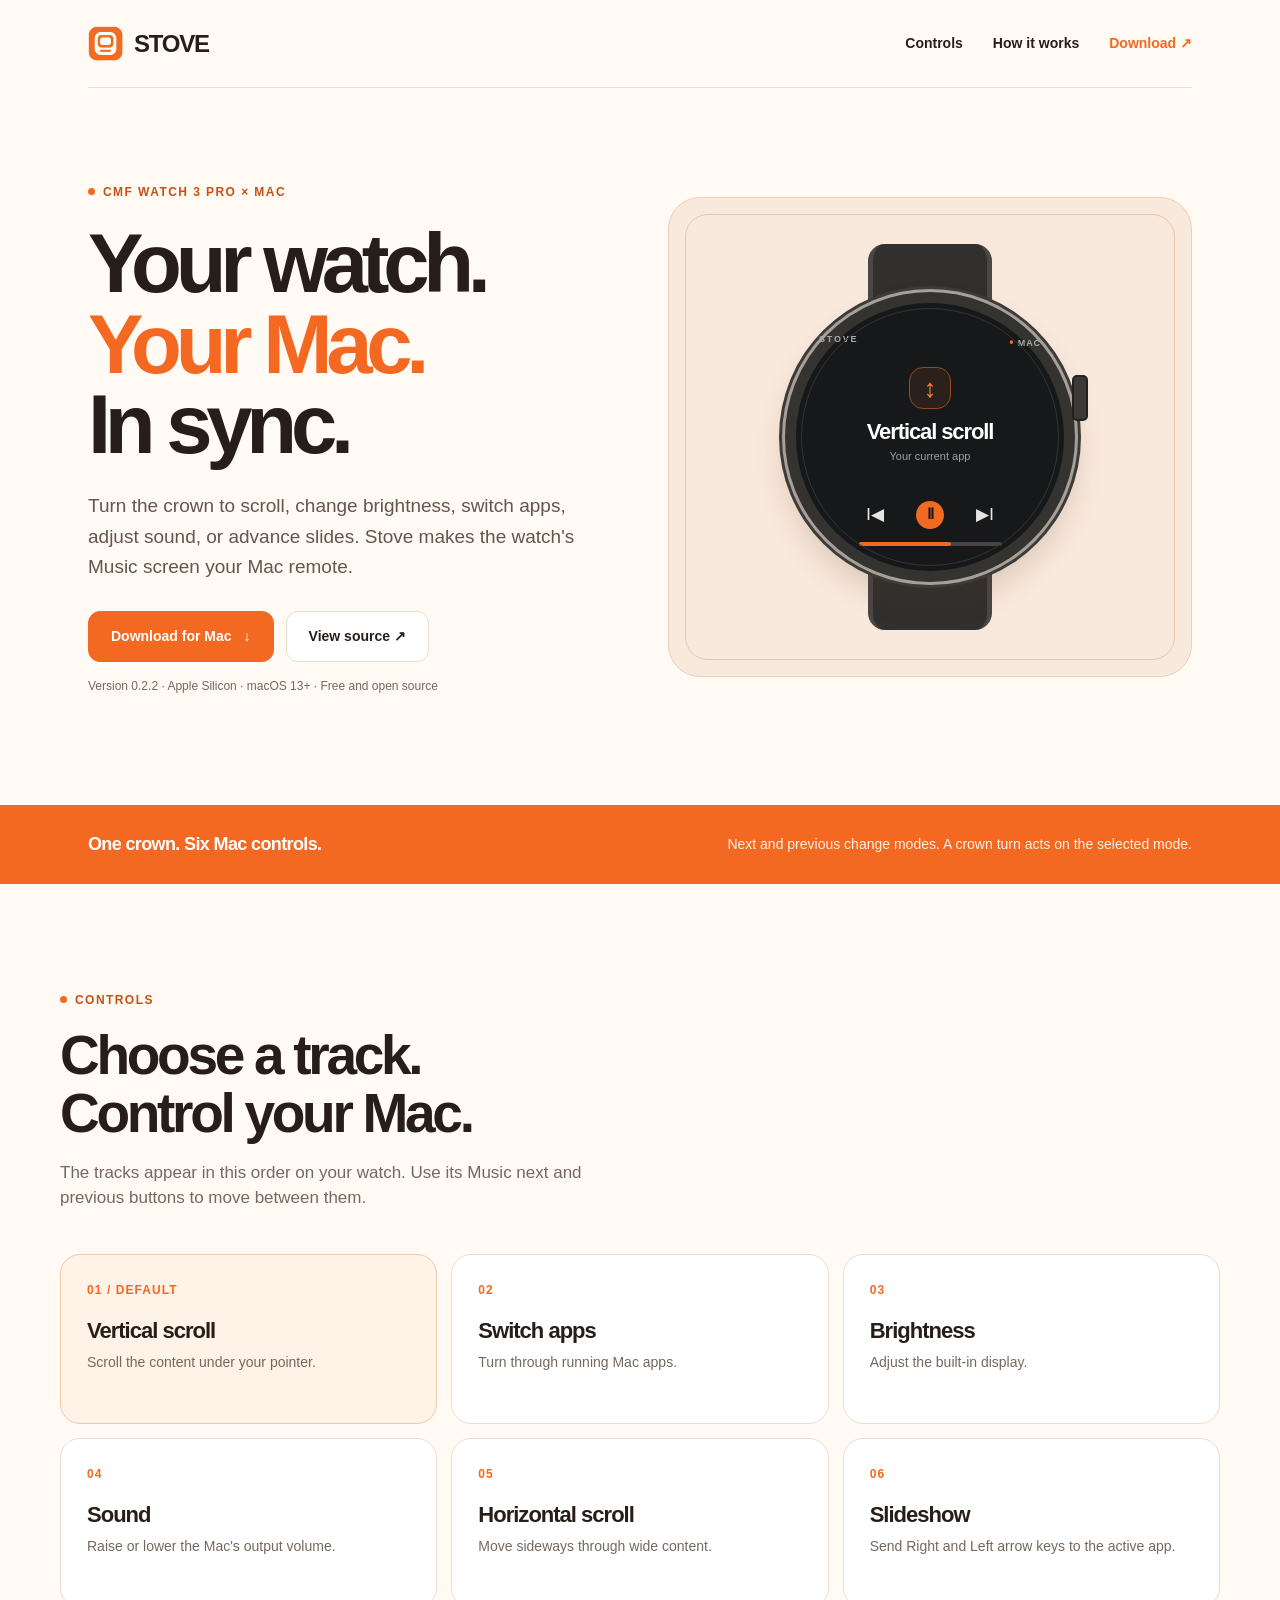
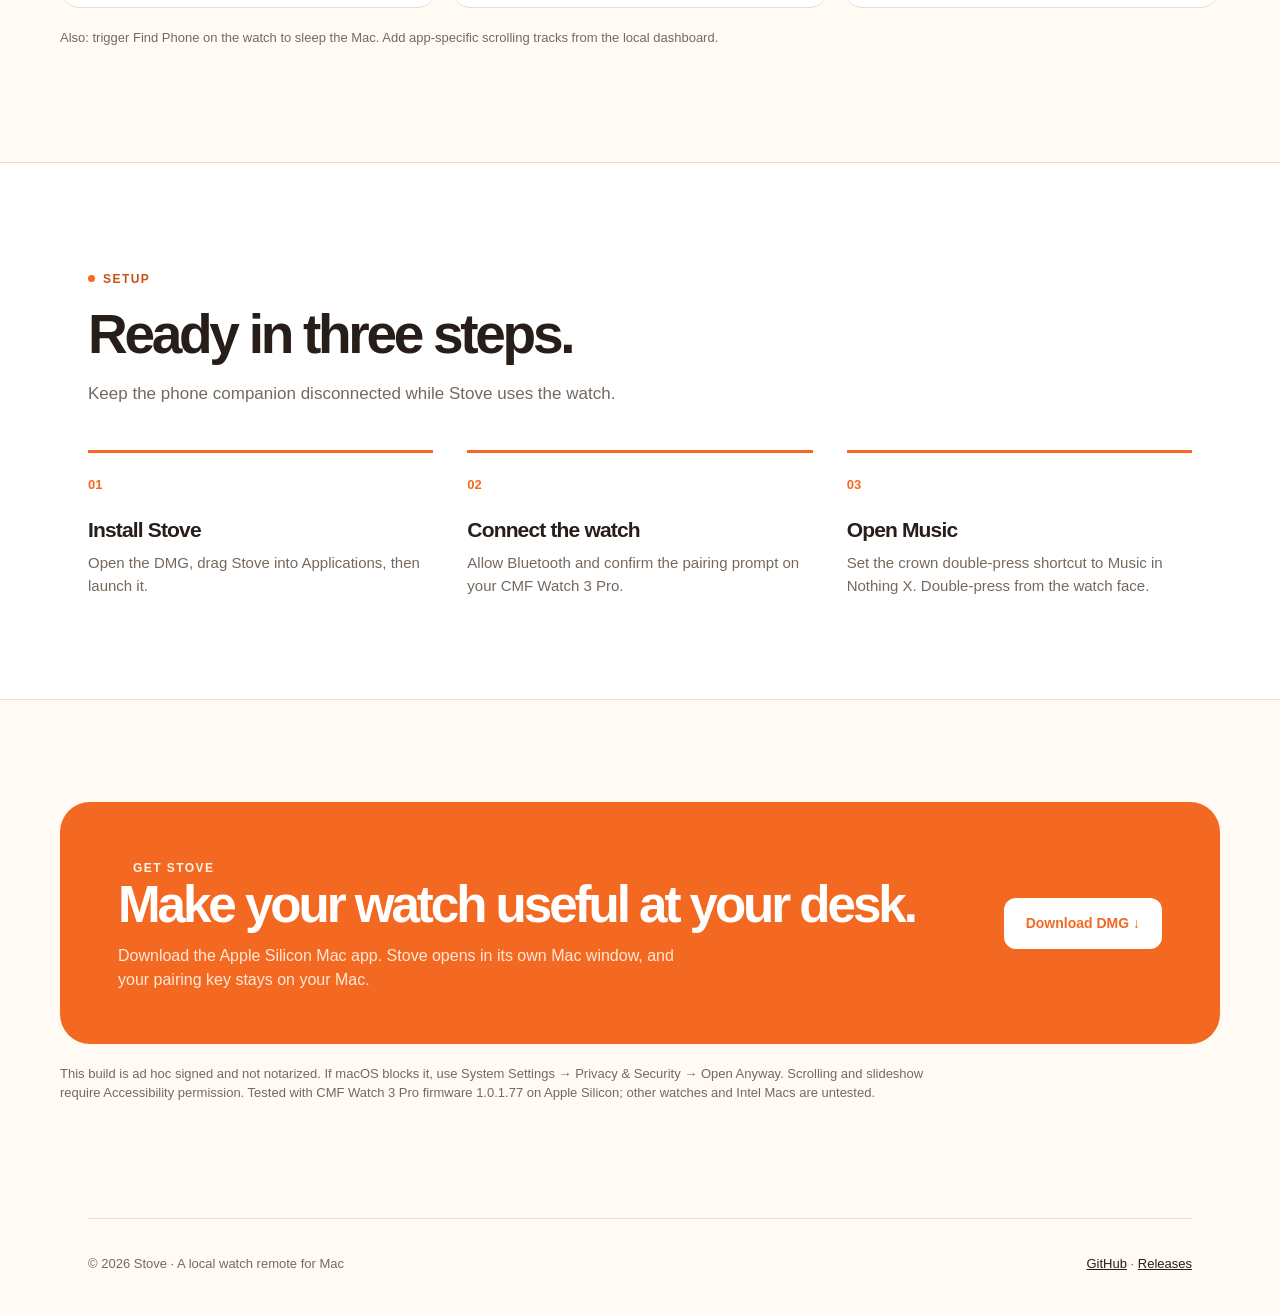
==== docs/index.html @ fcaa2535 "Host Stove download page from GitHub Pages" ====
<!doctype html>
<html lang="en">
<head>
  <meta charset="utf-8">
  <meta name="viewport" content="width=device-width, initial-scale=1">
  <meta name="theme-color" content="#f46922">
  <meta name="description" content="Stove turns your CMF Watch 3 Pro into a Mac remote for scrolling, switching apps, brightness, sound, and slides.">
  <title>Stove — Your watch controls your Mac</title>
  <link rel="icon" href="stove-icon.png">
  <style>
    :root{--orange:#f46922;--ink:#271e19;--cream:#fffaf4;--line:#eddccf;--muted:#75695f;--white:#fff;}
    *{box-sizing:border-box}html{scroll-behavior:smooth}body{margin:0;background:var(--cream);color:var(--ink);font:16px/1.5 -apple-system,BlinkMacSystemFont,"Segoe UI",sans-serif}a{color:inherit}button,a{touch-action:manipulation}
    .wrap{max-width:1160px;margin:auto;padding:0 28px}.nav{display:flex;justify-content:space-between;align-items:center;height:88px;border-bottom:1px solid var(--line)}.logo{display:flex;align-items:center;gap:11px;font-weight:850;letter-spacing:-.05em;font-size:24px;text-decoration:none}.logo img{width:35px;height:35px;border-radius:9px}.navlinks{display:flex;align-items:center;gap:30px}.navlinks a{text-decoration:none;font-size:14px;font-weight:650}.navlinks .nav-download{color:var(--orange)}
    .hero{display:grid;grid-template-columns:1fr 1fr;gap:56px;align-items:center;padding-top:90px;padding-bottom:110px}.eyebrow{display:inline-flex;align-items:center;gap:8px;color:#c65116;font-size:12px;font-weight:850;letter-spacing:.12em;text-transform:uppercase}.eyebrow:before{content:"";display:block;width:7px;height:7px;background:var(--orange);border-radius:50%}h1{font-size:clamp(56px,6.5vw,96px);line-height:.97;letter-spacing:-.075em;margin:22px 0 25px;max-width:630px}h1 em{font-style:normal;color:var(--orange)}.intro{max-width:510px;color:#62564d;font-size:19px;line-height:1.6;margin:0 0 29px}.actions{display:flex;gap:12px;align-items:center;flex-wrap:wrap}.button{display:inline-flex;align-items:center;justify-content:center;gap:12px;min-height:51px;padding:0 22px;border-radius:12px;font-weight:750;font-size:14px;text-decoration:none;border:1px solid var(--line);background:var(--white)}.button.primary{background:var(--orange);color:white;border-color:var(--orange)}.button:hover{transform:translateY(-2px);box-shadow:0 8px 20px #c9601926}.meta{font-size:12px;color:var(--muted);margin-top:15px}
    .demo{position:relative;min-height:480px;border-radius:32px;background:#f9e9dc;border:1px solid #edcfb8;padding:30px;display:grid;place-items:center;overflow:hidden}.demo:before{content:"";position:absolute;inset:16px;border:1px solid #e8c5ab;border-radius:23px}.site-watch-stage{width:320px;height:350px;display:grid;place-items:center;position:relative;isolation:isolate}.site-watch-strap{width:124px;height:72px;position:absolute;left:98px;z-index:-1;background:#31302e;border-left:5px solid #4a4844;border-right:5px solid #4a4844}.site-watch-strap.top{top:-18px;border-radius:17px 17px 2px 2px}.site-watch-strap.bottom{bottom:-18px;border-radius:2px 2px 17px 17px}.site-watch{width:290px;height:290px;border-radius:50%;border:11px solid #343330;box-shadow:0 0 0 3px #a7a09a,0 0 0 6px #3d3b38,0 17px 30px #55301930;background:#171819;color:#fff;display:flex;flex-direction:column;align-items:center;text-align:center;padding:30px 23px 25px;position:relative}.site-watch:before{content:"";position:absolute;inset:5px;border:1px solid #333536;border-radius:50%}.site-watch:after{content:"";width:12px;height:42px;border-radius:5px;background:#3a3935;border:2px solid #222321;position:absolute;right:-24px;top:72px}.site-watch-top{width:100%;display:flex;justify-content:space-between;color:#a9aaa8;font-size:9px;letter-spacing:.2em;font-weight:800}.site-watch-top span{letter-spacing:.1em}.site-watch-top b{color:#f26a21;font-size:12px}.site-watch-icon{width:42px;height:42px;border:1px solid #97491f;background:#2b211c;color:#ff803e;border-radius:14px;display:grid;place-items:center;margin-top:16px;font-size:26px;line-height:1}.site-watch-title{font-size:22px;line-height:1.06;letter-spacing:-.05em;font-weight:760;margin-top:11px}.site-watch-artist{color:#9fa09f;font-size:11px;margin-top:5px}.site-watch-controls{width:128px;display:flex;justify-content:space-between;align-items:center;font-size:17px;margin-top:auto;color:#e6e5e3}.site-watch-controls b{width:28px;height:28px;display:grid;place-items:center;border-radius:50%;background:#f26a21;color:#171819;font-size:15px}.site-watch-bar{width:143px;height:4px;border-radius:8px;background:#484443;margin-top:13px}.site-watch-bar:before{content:"";display:block;width:65%;height:100%;background:#f26a21;border-radius:inherit}.demo-label{position:absolute;bottom:25px;left:31px;color:#955132;font-size:12px;font-weight:750;letter-spacing:.08em;text-transform:uppercase}
    .stripe{background:var(--orange);color:#fff}.stripe .wrap{display:flex;align-items:center;justify-content:space-between;gap:25px;padding-top:26px;padding-bottom:26px}.stripe strong{font-size:18px;letter-spacing:-.035em}.stripe span{font-size:14px;color:#fff1e7}
    .section{padding:102px 0}.section h2{font-size:clamp(38px,4.3vw,62px);letter-spacing:-.06em;line-height:1.04;margin:17px 0 18px}.section .sub{font-size:17px;max-width:570px;color:var(--muted);margin:0 0 43px}.modes{display:grid;grid-template-columns:repeat(3,1fr);gap:14px}.mode{background:#fff;border:1px solid var(--line);border-radius:20px;padding:26px;min-height:170px}.mode .number{font-size:12px;color:var(--orange);font-weight:800;letter-spacing:.09em}.mode h3{font-size:22px;line-height:1.1;letter-spacing:-.045em;margin:20px 0 9px}.mode p{font-size:14px;color:var(--muted);margin:0}.mode:nth-child(1){background:#fff2e7;border-color:#f2c9a9}
    .how{background:#fff;border-top:1px solid var(--line);border-bottom:1px solid var(--line)}.steps{display:grid;grid-template-columns:repeat(3,1fr);gap:34px}.step{padding-top:19px;border-top:3px solid var(--orange)}.step .num{font-size:13px;color:var(--orange);font-weight:800}.step h3{font-size:21px;letter-spacing:-.04em;margin:18px 0 7px}.step p{color:var(--muted);font-size:15px;margin:0}.download{display:flex;justify-content:space-between;align-items:center;gap:40px;background:var(--orange);color:white;border-radius:30px;padding:52px 58px}.download h2{margin:0 0 12px;font-size:clamp(35px,4vw,54px)}.download p{max-width:580px;margin:0;color:#ffe8d8}.download .button{flex-shrink:0;color:var(--orange);border:0}.download .button:hover{box-shadow:0 8px 20px #92330850}.note{margin-top:20px;color:var(--muted);font-size:13px;max-width:900px}.footer{padding:35px 0 42px;border-top:1px solid var(--line);display:flex;justify-content:space-between;color:var(--muted);font-size:13px}.footer a{color:var(--ink)}
    @media(max-width:850px){.hero{grid-template-columns:1fr;gap:42px;padding-top:50px}.hero .demo{order:-1}.demo{min-height:400px}.modes,.steps{grid-template-columns:repeat(2,1fr)}.download{display:block}.download .button{margin-top:28px}.stripe .wrap{display:block}.stripe span{display:block;margin-top:5px}}
    @media(max-width:560px){.wrap{padding:0 20px}.nav{height:72px}.navlinks{gap:15px}.navlinks a:not(.nav-download){display:none}.hero{padding-top:56px;padding-bottom:68px}.intro{font-size:17px}.demo{min-height:370px}.site-watch-stage{transform:scale(.87)}.section{padding:72px 0}.modes,.steps{grid-template-columns:1fr}.mode{min-height:142px}.download{padding:34px 27px}.footer{display:block}.footer a{display:block;margin-top:8px}}
  </style>
</head>
<body>
  <div class="wrap"><nav class="nav" aria-label="Main navigation"><a class="logo" href="#top"><img src="stove-icon.png" alt="">STOVE</a><div class="navlinks"><a href="#controls">Controls</a><a href="#setup">How it works</a><a class="nav-download" href="#download">Download ↗</a></div></nav></div>
  <main id="top">
    <section class="wrap hero"><div><span class="eyebrow">CMF Watch 3 Pro × Mac</span><h1>Your watch.<br><em>Your Mac.</em><br>In sync.</h1><p class="intro">Turn the crown to scroll, change brightness, switch apps, adjust sound, or advance slides. Stove makes the watch's Music screen your Mac remote.</p><div class="actions"><a class="button primary" href="https://github.com/yaswanth-142004/stove/releases/download/v0.2.2/Stove-0.2.2-macos-arm64.dmg">Download for Mac <span aria-hidden="true">↓</span></a><a class="button" href="https://github.com/yaswanth-142004/stove">View source ↗</a></div><div class="meta">Version 0.2.2 · Apple Silicon · macOS 13+ · Free and open source</div></div><div class="demo" aria-label="Illustration of the Stove watch music card"><div class="site-watch-stage"><div class="site-watch-strap top"></div><div class="site-watch"><div class="site-watch-top">STOVE <span><b>•</b> MAC</span></div><div class="site-watch-icon">↕</div><div class="site-watch-title">Vertical scroll</div><div class="site-watch-artist">Your current app</div><div class="site-watch-controls"><span>Ⅰ◀</span><b>Ⅱ</b><span>▶Ⅰ</span></div><div class="site-watch-bar"></div></div><div class="site-watch-strap bottom"></div></div></div></section>
    <div class="stripe"><div class="wrap"><strong>One crown. Six Mac controls.</strong><span>Next and previous change modes. A crown turn acts on the selected mode.</span></div></div>
    <section id="controls" class="wrap section"><span class="eyebrow">Controls</span><h2>Choose a track.<br>Control your Mac.</h2><p class="sub">The tracks appear in this order on your watch. Use its Music next and previous buttons to move between them.</p><div class="modes"><article class="mode"><div class="number">01 / DEFAULT</div><h3>Vertical scroll</h3><p>Scroll the content under your pointer.</p></article><article class="mode"><div class="number">02</div><h3>Switch apps</h3><p>Turn through running Mac apps.</p></article><article class="mode"><div class="number">03</div><h3>Brightness</h3><p>Adjust the built-in display.</p></article><article class="mode"><div class="number">04</div><h3>Sound</h3><p>Raise or lower the Mac's output volume.</p></article><article class="mode"><div class="number">05</div><h3>Horizontal scroll</h3><p>Move sideways through wide content.</p></article><article class="mode"><div class="number">06</div><h3>Slideshow</h3><p>Send Right and Left arrow keys to the active app.</p></article></div><p class="note">Also: trigger Find Phone on the watch to sleep the Mac. Add app-specific scrolling tracks from the local dashboard.</p></section>
    <section id="setup" class="how section"><div class="wrap"><span class="eyebrow">Setup</span><h2>Ready in three steps.</h2><p class="sub">Keep the phone companion disconnected while Stove uses the watch.</p><div class="steps"><div class="step"><span class="num">01</span><h3>Install Stove</h3><p>Open the DMG, drag Stove into Applications, then launch it.</p></div><div class="step"><span class="num">02</span><h3>Connect the watch</h3><p>Allow Bluetooth and confirm the pairing prompt on your CMF Watch 3 Pro.</p></div><div class="step"><span class="num">03</span><h3>Open Music</h3><p>Set the crown double-press shortcut to Music in Nothing X. Double-press from the watch face.</p></div></div></div></section>
    <section id="download" class="wrap section"><div class="download"><div><span class="eyebrow" style="color:#fff2e8">Get Stove</span><h2>Make your watch useful at your desk.</h2><p>Download the Apple Silicon Mac app. Stove opens in its own Mac window, and your pairing key stays on your Mac.</p></div><a class="button" href="https://github.com/yaswanth-142004/stove/releases/download/v0.2.2/Stove-0.2.2-macos-arm64.dmg">Download DMG ↓</a></div><p class="note">This build is ad hoc signed and not notarized. If macOS blocks it, use System Settings → Privacy & Security → Open Anyway. Scrolling and slideshow require Accessibility permission. Tested with CMF Watch 3 Pro firmware 1.0.1.77 on Apple Silicon; other watches and Intel Macs are untested.</p></section>
  </main>
  <div class="wrap"><footer class="footer"><span>© 2026 Stove · A local watch remote for Mac</span><span><a href="https://github.com/yaswanth-142004/stove">GitHub</a> · <a href="https://github.com/yaswanth-142004/stove/releases">Releases</a></span></footer></div>
</body>
</html>
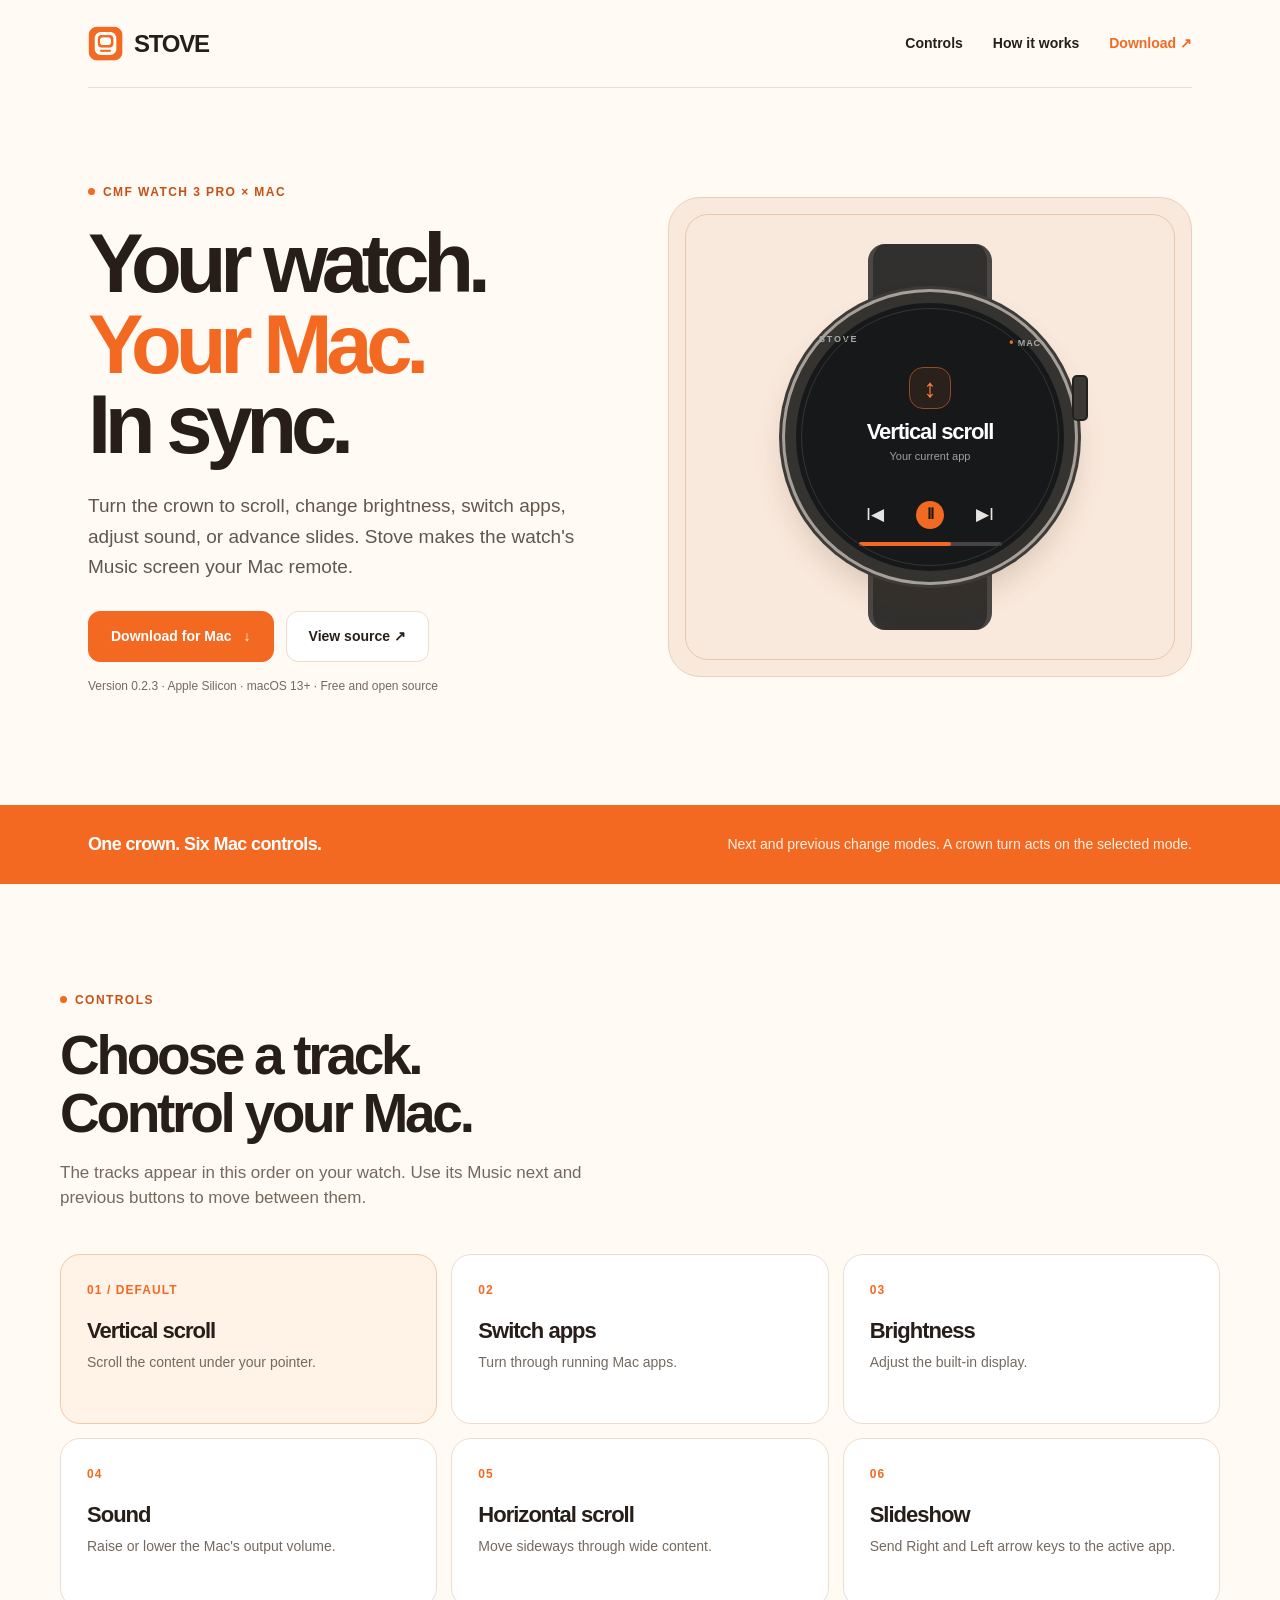
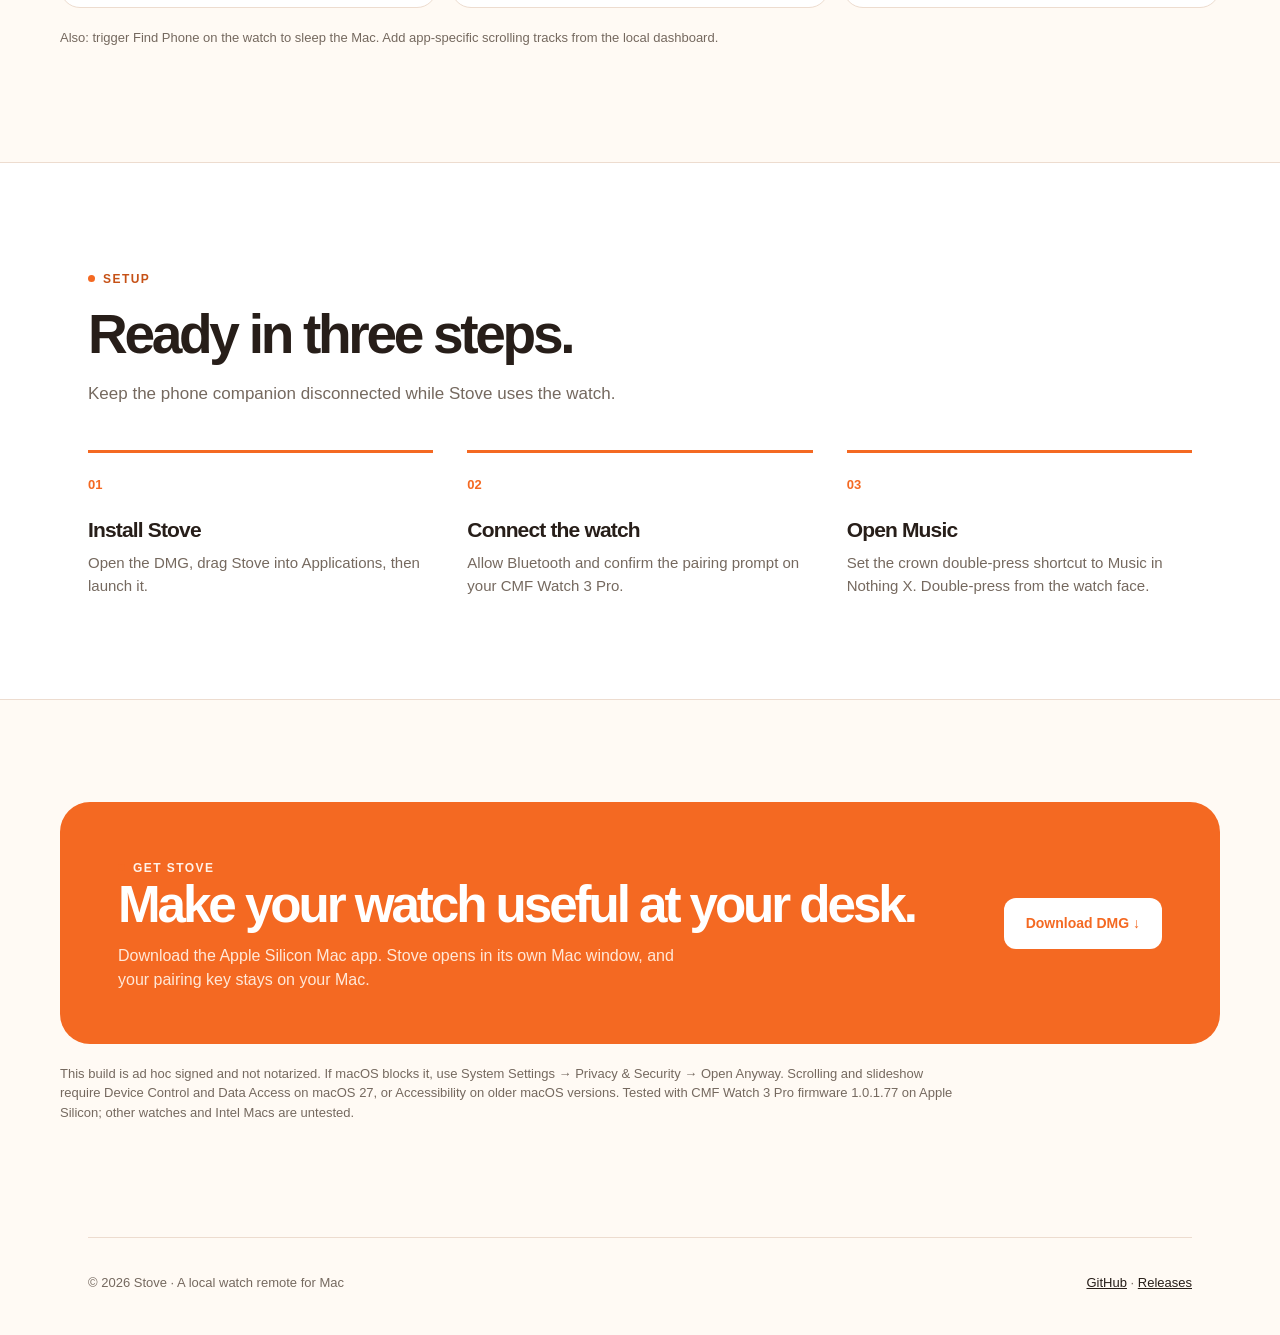
==== commit 05dbf17a: "Explain macOS 27 permission and link Stove 0.2.3" ====
--- a/docs/index.html
+++ b/docs/index.html
@@ -23,11 +23,11 @@
 <body>
   <div class="wrap"><nav class="nav" aria-label="Main navigation"><a class="logo" href="#top"><img src="stove-icon.png" alt="">STOVE</a><div class="navlinks"><a href="#controls">Controls</a><a href="#setup">How it works</a><a class="nav-download" href="#download">Download ↗</a></div></nav></div>
   <main id="top">
-    <section class="wrap hero"><div><span class="eyebrow">CMF Watch 3 Pro × Mac</span><h1>Your watch.<br><em>Your Mac.</em><br>In sync.</h1><p class="intro">Turn the crown to scroll, change brightness, switch apps, adjust sound, or advance slides. Stove makes the watch's Music screen your Mac remote.</p><div class="actions"><a class="button primary" href="https://github.com/yaswanth-142004/stove/releases/download/v0.2.2/Stove-0.2.2-macos-arm64.dmg">Download for Mac <span aria-hidden="true">↓</span></a><a class="button" href="https://github.com/yaswanth-142004/stove">View source ↗</a></div><div class="meta">Version 0.2.2 · Apple Silicon · macOS 13+ · Free and open source</div></div><div class="demo" aria-label="Illustration of the Stove watch music card"><div class="site-watch-stage"><div class="site-watch-strap top"></div><div class="site-watch"><div class="site-watch-top">STOVE <span><b>•</b> MAC</span></div><div class="site-watch-icon">↕</div><div class="site-watch-title">Vertical scroll</div><div class="site-watch-artist">Your current app</div><div class="site-watch-controls"><span>Ⅰ◀</span><b>Ⅱ</b><span>▶Ⅰ</span></div><div class="site-watch-bar"></div></div><div class="site-watch-strap bottom"></div></div></div></section>
+    <section class="wrap hero"><div><span class="eyebrow">CMF Watch 3 Pro × Mac</span><h1>Your watch.<br><em>Your Mac.</em><br>In sync.</h1><p class="intro">Turn the crown to scroll, change brightness, switch apps, adjust sound, or advance slides. Stove makes the watch's Music screen your Mac remote.</p><div class="actions"><a class="button primary" href="https://github.com/yaswanth-142004/stove/releases/download/v0.2.3/Stove-0.2.3-macos-arm64.dmg">Download for Mac <span aria-hidden="true">↓</span></a><a class="button" href="https://github.com/yaswanth-142004/stove">View source ↗</a></div><div class="meta">Version 0.2.3 · Apple Silicon · macOS 13+ · Free and open source</div></div><div class="demo" aria-label="Illustration of the Stove watch music card"><div class="site-watch-stage"><div class="site-watch-strap top"></div><div class="site-watch"><div class="site-watch-top">STOVE <span><b>•</b> MAC</span></div><div class="site-watch-icon">↕</div><div class="site-watch-title">Vertical scroll</div><div class="site-watch-artist">Your current app</div><div class="site-watch-controls"><span>Ⅰ◀</span><b>Ⅱ</b><span>▶Ⅰ</span></div><div class="site-watch-bar"></div></div><div class="site-watch-strap bottom"></div></div></div></section>
     <div class="stripe"><div class="wrap"><strong>One crown. Six Mac controls.</strong><span>Next and previous change modes. A crown turn acts on the selected mode.</span></div></div>
     <section id="controls" class="wrap section"><span class="eyebrow">Controls</span><h2>Choose a track.<br>Control your Mac.</h2><p class="sub">The tracks appear in this order on your watch. Use its Music next and previous buttons to move between them.</p><div class="modes"><article class="mode"><div class="number">01 / DEFAULT</div><h3>Vertical scroll</h3><p>Scroll the content under your pointer.</p></article><article class="mode"><div class="number">02</div><h3>Switch apps</h3><p>Turn through running Mac apps.</p></article><article class="mode"><div class="number">03</div><h3>Brightness</h3><p>Adjust the built-in display.</p></article><article class="mode"><div class="number">04</div><h3>Sound</h3><p>Raise or lower the Mac's output volume.</p></article><article class="mode"><div class="number">05</div><h3>Horizontal scroll</h3><p>Move sideways through wide content.</p></article><article class="mode"><div class="number">06</div><h3>Slideshow</h3><p>Send Right and Left arrow keys to the active app.</p></article></div><p class="note">Also: trigger Find Phone on the watch to sleep the Mac. Add app-specific scrolling tracks from the local dashboard.</p></section>
     <section id="setup" class="how section"><div class="wrap"><span class="eyebrow">Setup</span><h2>Ready in three steps.</h2><p class="sub">Keep the phone companion disconnected while Stove uses the watch.</p><div class="steps"><div class="step"><span class="num">01</span><h3>Install Stove</h3><p>Open the DMG, drag Stove into Applications, then launch it.</p></div><div class="step"><span class="num">02</span><h3>Connect the watch</h3><p>Allow Bluetooth and confirm the pairing prompt on your CMF Watch 3 Pro.</p></div><div class="step"><span class="num">03</span><h3>Open Music</h3><p>Set the crown double-press shortcut to Music in Nothing X. Double-press from the watch face.</p></div></div></div></section>
-    <section id="download" class="wrap section"><div class="download"><div><span class="eyebrow" style="color:#fff2e8">Get Stove</span><h2>Make your watch useful at your desk.</h2><p>Download the Apple Silicon Mac app. Stove opens in its own Mac window, and your pairing key stays on your Mac.</p></div><a class="button" href="https://github.com/yaswanth-142004/stove/releases/download/v0.2.2/Stove-0.2.2-macos-arm64.dmg">Download DMG ↓</a></div><p class="note">This build is ad hoc signed and not notarized. If macOS blocks it, use System Settings → Privacy & Security → Open Anyway. Scrolling and slideshow require Accessibility permission. Tested with CMF Watch 3 Pro firmware 1.0.1.77 on Apple Silicon; other watches and Intel Macs are untested.</p></section>
+    <section id="download" class="wrap section"><div class="download"><div><span class="eyebrow" style="color:#fff2e8">Get Stove</span><h2>Make your watch useful at your desk.</h2><p>Download the Apple Silicon Mac app. Stove opens in its own Mac window, and your pairing key stays on your Mac.</p></div><a class="button" href="https://github.com/yaswanth-142004/stove/releases/download/v0.2.3/Stove-0.2.3-macos-arm64.dmg">Download DMG ↓</a></div><p class="note">This build is ad hoc signed and not notarized. If macOS blocks it, use System Settings → Privacy & Security → Open Anyway. Scrolling and slideshow require Device Control and Data Access on macOS 27, or Accessibility on older macOS versions. Tested with CMF Watch 3 Pro firmware 1.0.1.77 on Apple Silicon; other watches and Intel Macs are untested.</p></section>
   </main>
   <div class="wrap"><footer class="footer"><span>© 2026 Stove · A local watch remote for Mac</span><span><a href="https://github.com/yaswanth-142004/stove">GitHub</a> · <a href="https://github.com/yaswanth-142004/stove/releases">Releases</a></span></footer></div>
 </body>
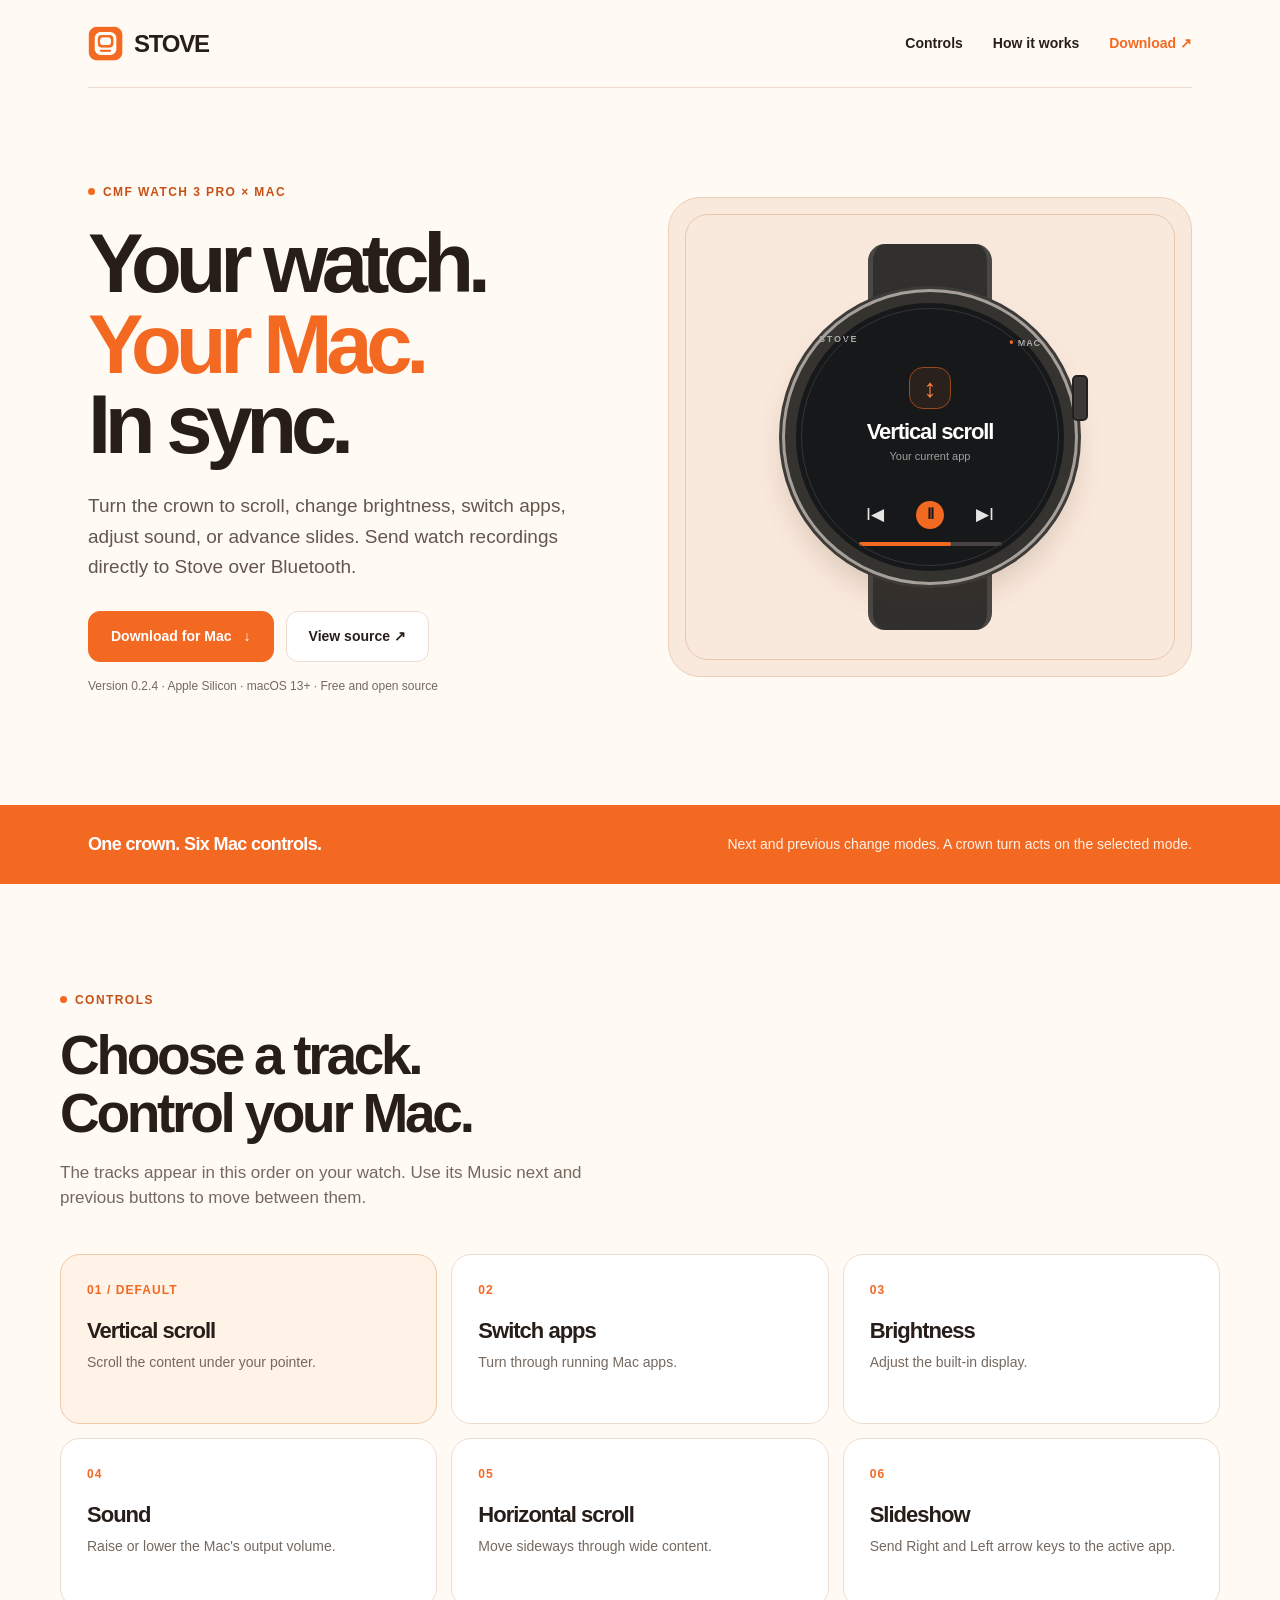
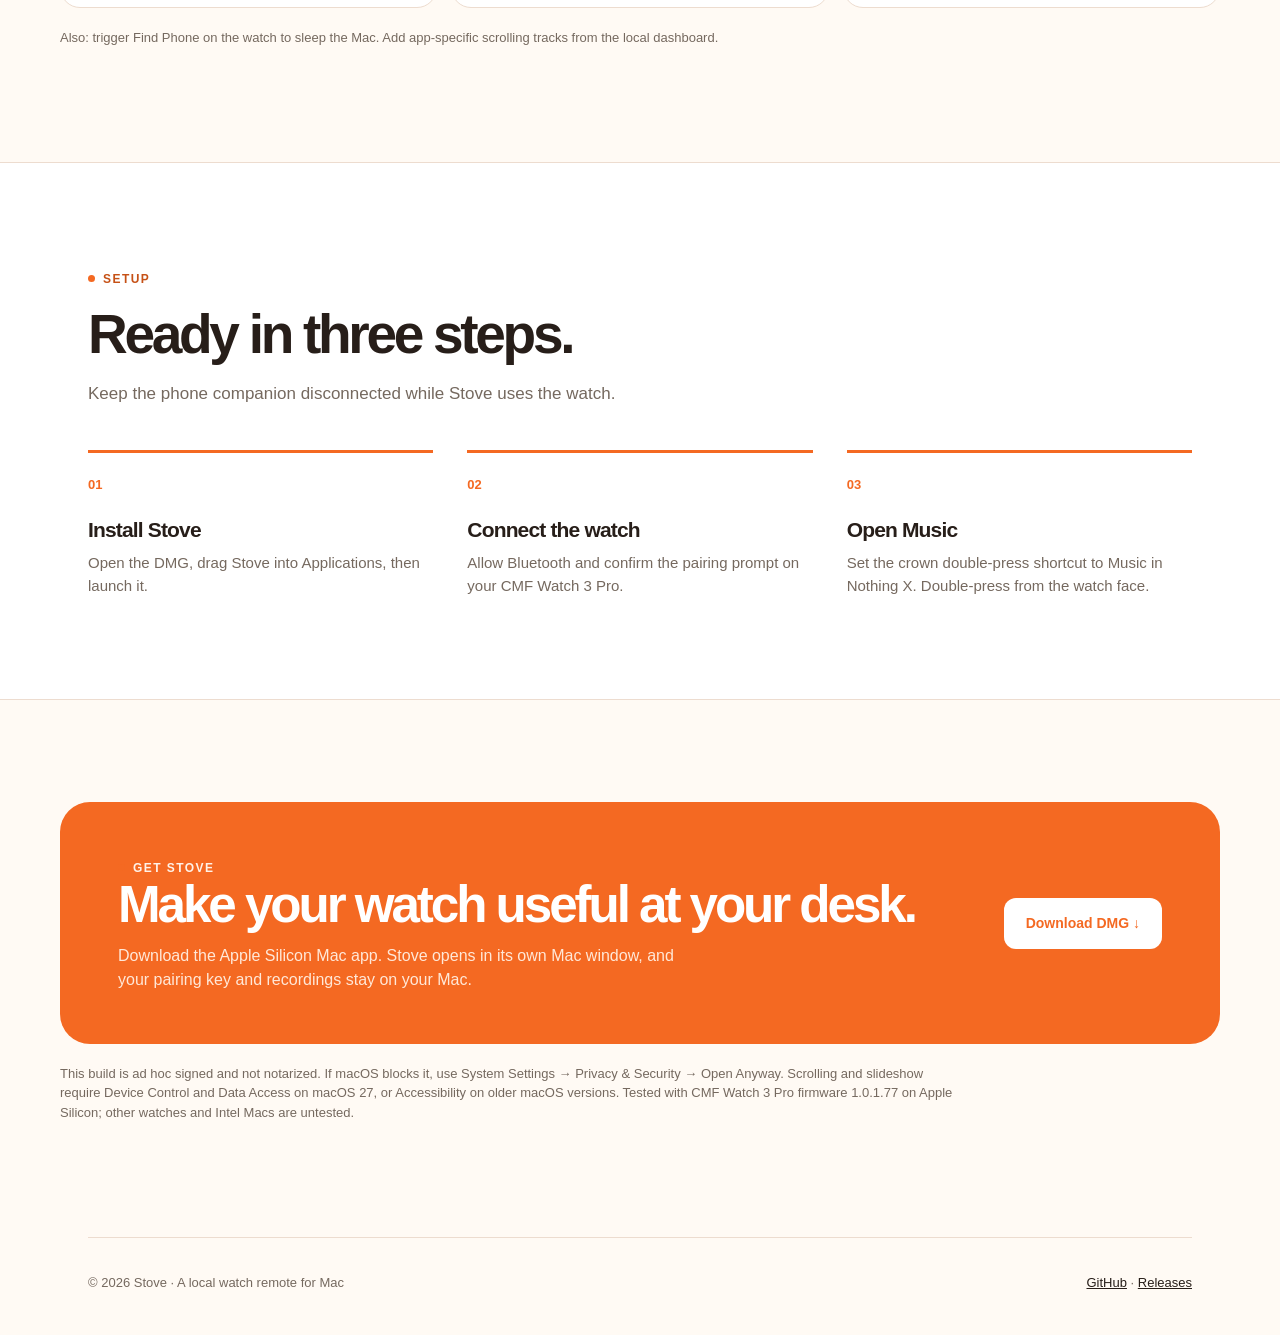
==== commit b8262794: "Package direct watch recordings in Stove 0.2.4" ====
--- a/docs/index.html
+++ b/docs/index.html
@@ -23,11 +23,11 @@
 <body>
   <div class="wrap"><nav class="nav" aria-label="Main navigation"><a class="logo" href="#top"><img src="stove-icon.png" alt="">STOVE</a><div class="navlinks"><a href="#controls">Controls</a><a href="#setup">How it works</a><a class="nav-download" href="#download">Download ↗</a></div></nav></div>
   <main id="top">
-    <section class="wrap hero"><div><span class="eyebrow">CMF Watch 3 Pro × Mac</span><h1>Your watch.<br><em>Your Mac.</em><br>In sync.</h1><p class="intro">Turn the crown to scroll, change brightness, switch apps, adjust sound, or advance slides. Stove makes the watch's Music screen your Mac remote.</p><div class="actions"><a class="button primary" href="https://github.com/yaswanth-142004/stove/releases/download/v0.2.3/Stove-0.2.3-macos-arm64.dmg">Download for Mac <span aria-hidden="true">↓</span></a><a class="button" href="https://github.com/yaswanth-142004/stove">View source ↗</a></div><div class="meta">Version 0.2.3 · Apple Silicon · macOS 13+ · Free and open source</div></div><div class="demo" aria-label="Illustration of the Stove watch music card"><div class="site-watch-stage"><div class="site-watch-strap top"></div><div class="site-watch"><div class="site-watch-top">STOVE <span><b>•</b> MAC</span></div><div class="site-watch-icon">↕</div><div class="site-watch-title">Vertical scroll</div><div class="site-watch-artist">Your current app</div><div class="site-watch-controls"><span>Ⅰ◀</span><b>Ⅱ</b><span>▶Ⅰ</span></div><div class="site-watch-bar"></div></div><div class="site-watch-strap bottom"></div></div></div></section>
+    <section class="wrap hero"><div><span class="eyebrow">CMF Watch 3 Pro × Mac</span><h1>Your watch.<br><em>Your Mac.</em><br>In sync.</h1><p class="intro">Turn the crown to scroll, change brightness, switch apps, adjust sound, or advance slides. Send watch recordings directly to Stove over Bluetooth.</p><div class="actions"><a class="button primary" href="https://github.com/yaswanth-142004/stove/releases/download/v0.2.4/Stove-0.2.4-macos-arm64.dmg">Download for Mac <span aria-hidden="true">↓</span></a><a class="button" href="https://github.com/yaswanth-142004/stove">View source ↗</a></div><div class="meta">Version 0.2.4 · Apple Silicon · macOS 13+ · Free and open source</div></div><div class="demo" aria-label="Illustration of the Stove watch music card"><div class="site-watch-stage"><div class="site-watch-strap top"></div><div class="site-watch"><div class="site-watch-top">STOVE <span><b>•</b> MAC</span></div><div class="site-watch-icon">↕</div><div class="site-watch-title">Vertical scroll</div><div class="site-watch-artist">Your current app</div><div class="site-watch-controls"><span>Ⅰ◀</span><b>Ⅱ</b><span>▶Ⅰ</span></div><div class="site-watch-bar"></div></div><div class="site-watch-strap bottom"></div></div></div></section>
     <div class="stripe"><div class="wrap"><strong>One crown. Six Mac controls.</strong><span>Next and previous change modes. A crown turn acts on the selected mode.</span></div></div>
     <section id="controls" class="wrap section"><span class="eyebrow">Controls</span><h2>Choose a track.<br>Control your Mac.</h2><p class="sub">The tracks appear in this order on your watch. Use its Music next and previous buttons to move between them.</p><div class="modes"><article class="mode"><div class="number">01 / DEFAULT</div><h3>Vertical scroll</h3><p>Scroll the content under your pointer.</p></article><article class="mode"><div class="number">02</div><h3>Switch apps</h3><p>Turn through running Mac apps.</p></article><article class="mode"><div class="number">03</div><h3>Brightness</h3><p>Adjust the built-in display.</p></article><article class="mode"><div class="number">04</div><h3>Sound</h3><p>Raise or lower the Mac's output volume.</p></article><article class="mode"><div class="number">05</div><h3>Horizontal scroll</h3><p>Move sideways through wide content.</p></article><article class="mode"><div class="number">06</div><h3>Slideshow</h3><p>Send Right and Left arrow keys to the active app.</p></article></div><p class="note">Also: trigger Find Phone on the watch to sleep the Mac. Add app-specific scrolling tracks from the local dashboard.</p></section>
     <section id="setup" class="how section"><div class="wrap"><span class="eyebrow">Setup</span><h2>Ready in three steps.</h2><p class="sub">Keep the phone companion disconnected while Stove uses the watch.</p><div class="steps"><div class="step"><span class="num">01</span><h3>Install Stove</h3><p>Open the DMG, drag Stove into Applications, then launch it.</p></div><div class="step"><span class="num">02</span><h3>Connect the watch</h3><p>Allow Bluetooth and confirm the pairing prompt on your CMF Watch 3 Pro.</p></div><div class="step"><span class="num">03</span><h3>Open Music</h3><p>Set the crown double-press shortcut to Music in Nothing X. Double-press from the watch face.</p></div></div></div></section>
-    <section id="download" class="wrap section"><div class="download"><div><span class="eyebrow" style="color:#fff2e8">Get Stove</span><h2>Make your watch useful at your desk.</h2><p>Download the Apple Silicon Mac app. Stove opens in its own Mac window, and your pairing key stays on your Mac.</p></div><a class="button" href="https://github.com/yaswanth-142004/stove/releases/download/v0.2.3/Stove-0.2.3-macos-arm64.dmg">Download DMG ↓</a></div><p class="note">This build is ad hoc signed and not notarized. If macOS blocks it, use System Settings → Privacy & Security → Open Anyway. Scrolling and slideshow require Device Control and Data Access on macOS 27, or Accessibility on older macOS versions. Tested with CMF Watch 3 Pro firmware 1.0.1.77 on Apple Silicon; other watches and Intel Macs are untested.</p></section>
+    <section id="download" class="wrap section"><div class="download"><div><span class="eyebrow" style="color:#fff2e8">Get Stove</span><h2>Make your watch useful at your desk.</h2><p>Download the Apple Silicon Mac app. Stove opens in its own Mac window, and your pairing key and recordings stay on your Mac.</p></div><a class="button" href="https://github.com/yaswanth-142004/stove/releases/download/v0.2.4/Stove-0.2.4-macos-arm64.dmg">Download DMG ↓</a></div><p class="note">This build is ad hoc signed and not notarized. If macOS blocks it, use System Settings → Privacy & Security → Open Anyway. Scrolling and slideshow require Device Control and Data Access on macOS 27, or Accessibility on older macOS versions. Tested with CMF Watch 3 Pro firmware 1.0.1.77 on Apple Silicon; other watches and Intel Macs are untested.</p></section>
   </main>
   <div class="wrap"><footer class="footer"><span>© 2026 Stove · A local watch remote for Mac</span><span><a href="https://github.com/yaswanth-142004/stove">GitHub</a> · <a href="https://github.com/yaswanth-142004/stove/releases">Releases</a></span></footer></div>
 </body>
